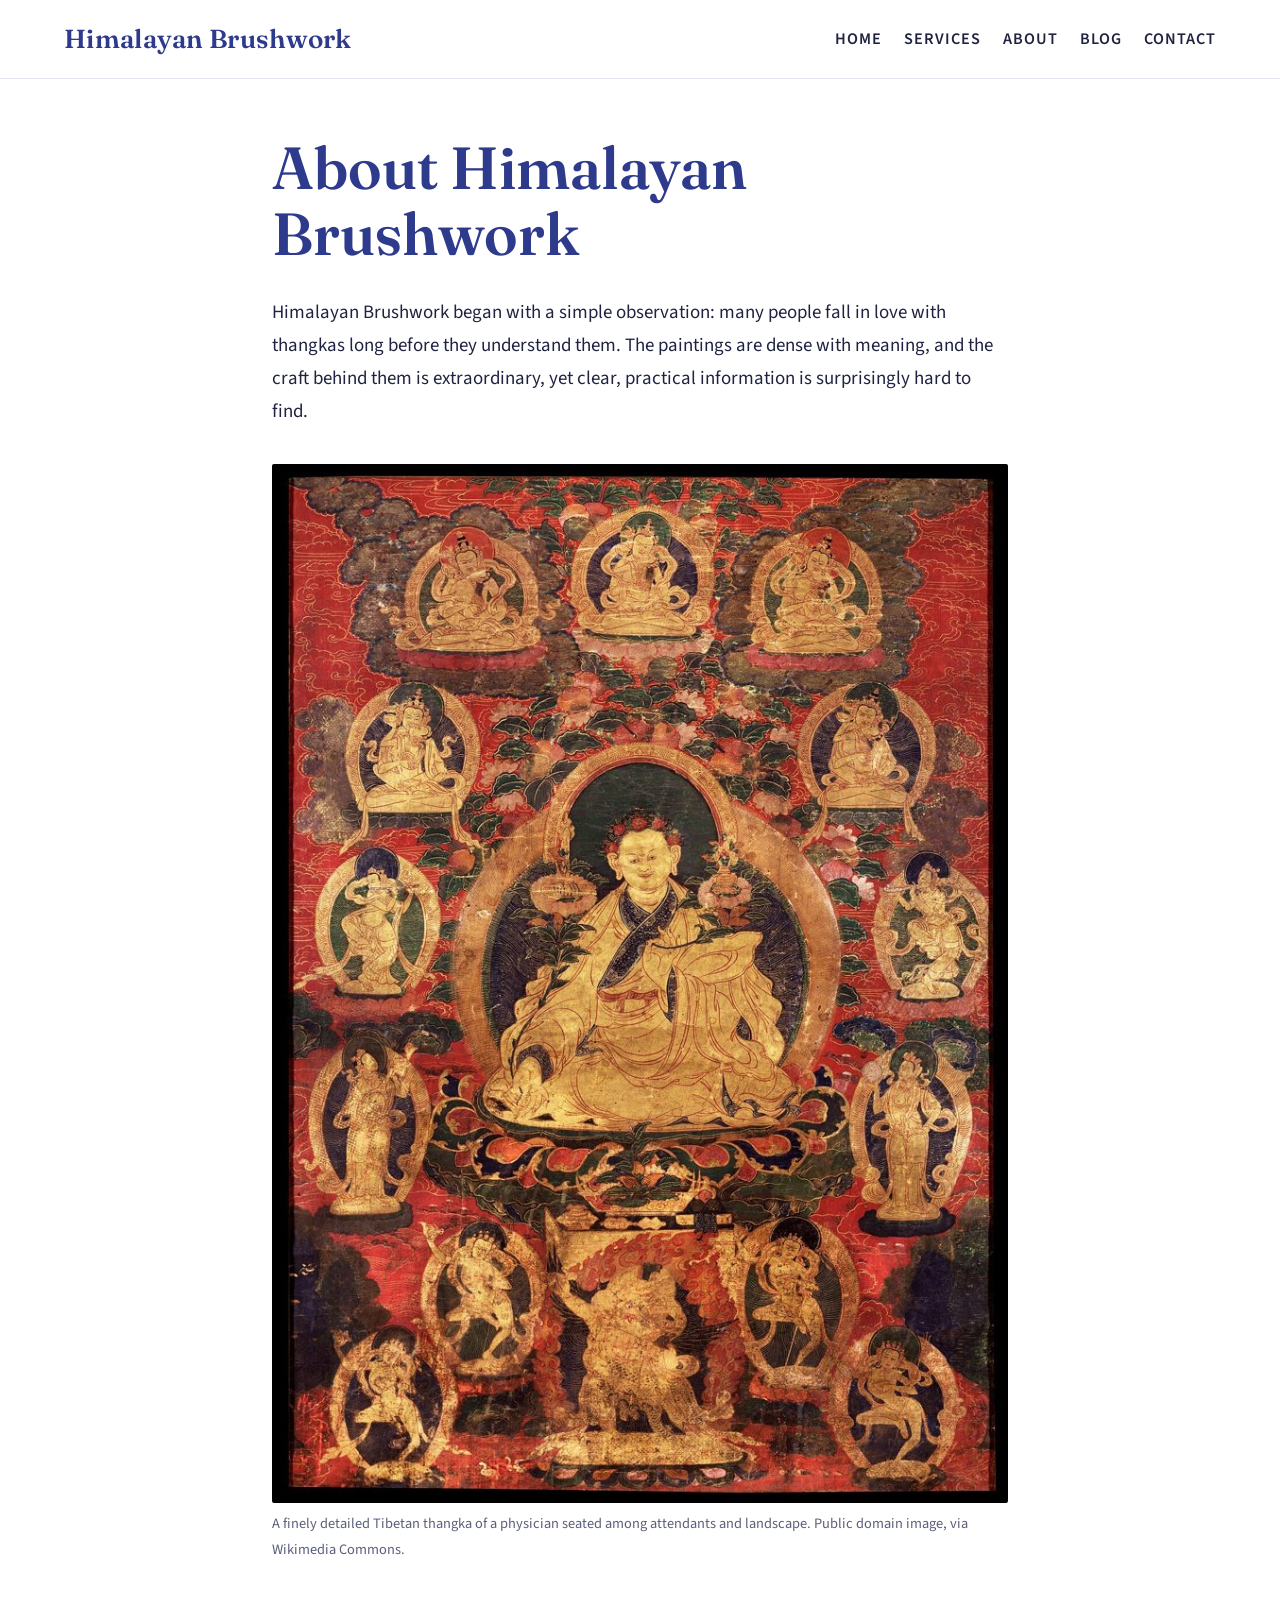
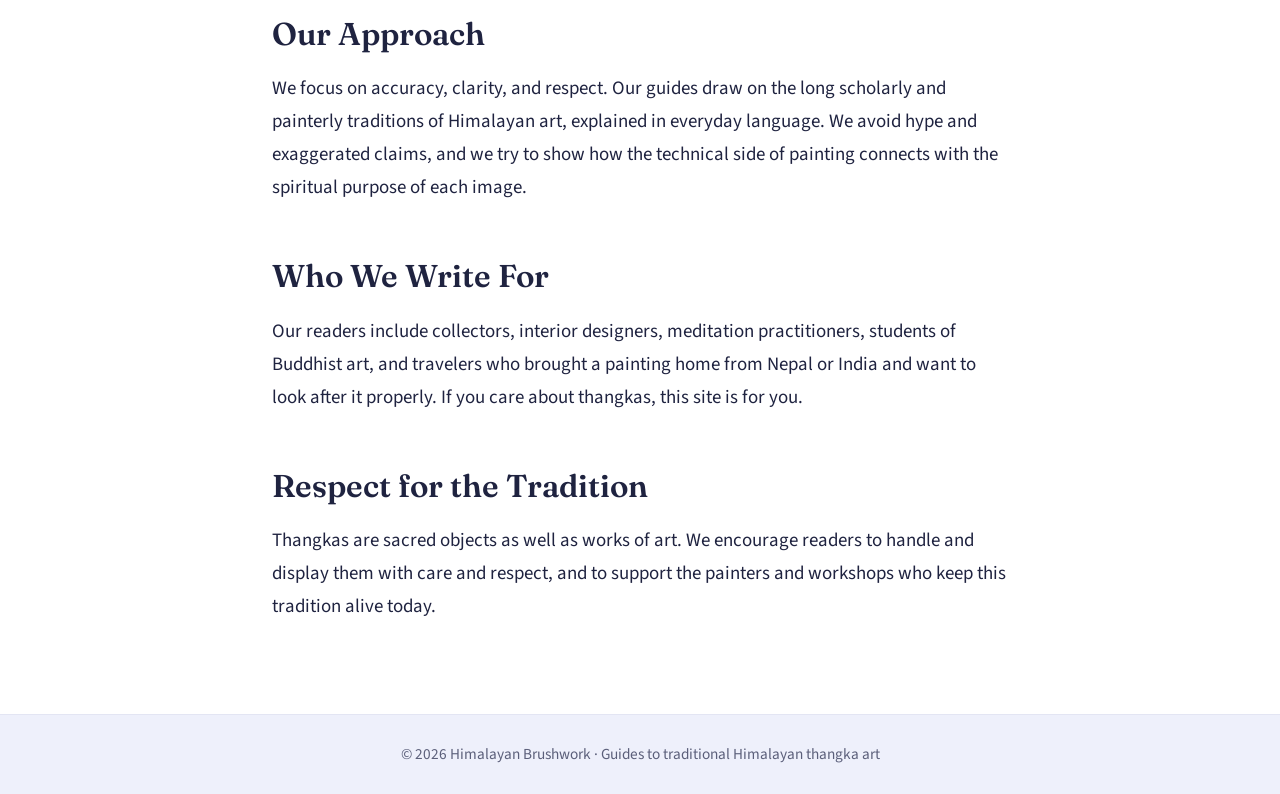
==== about.html @ b4079674 "Add Himalayan Brushwork site" ====
<!DOCTYPE html>
<html lang="en"><head><meta charset="utf-8"><meta name="viewport" content="width=device-width,initial-scale=1">
<title>About | Himalayan Brushwork</title><meta name="description" content="About Himalayan Brushwork, an independent educational guide to traditional Himalayan thangka painting."><meta name="robots" content="index, follow"><link rel="canonical" href="https://nepathangka.github.io/himalayan-brushwork/about.html"><link rel="stylesheet" href="style.css"></head>
<body><header><a class="brand" href="index.html">Himalayan Brushwork</a><nav><a href="index.html">Home</a><a href="services.html">Services</a><a href="about.html">About</a><a href="blog.html">Blog</a><a href="contact.html">Contact</a></nav></header><main>
<h1>About Himalayan Brushwork</h1>
<p>Himalayan Brushwork began with a simple observation: many people fall in love with thangkas long before they understand them. The paintings are dense with meaning, and the craft behind them is extraordinary, yet clear, practical information is surprisingly hard to find.</p>
<figure><img src="about-physician.jpg" alt="A finely detailed Tibetan thangka of a physician seated among attendants and landscape."><figcaption>A finely detailed Tibetan thangka of a physician seated among attendants and landscape. Public domain image, via Wikimedia Commons.</figcaption></figure>
<h2>Our Approach</h2>
<p>We focus on accuracy, clarity, and respect. Our guides draw on the long scholarly and painterly traditions of Himalayan art, explained in everyday language. We avoid hype and exaggerated claims, and we try to show how the technical side of painting connects with the spiritual purpose of each image.</p>
<h2>Who We Write For</h2>
<p>Our readers include collectors, interior designers, meditation practitioners, students of Buddhist art, and travelers who brought a painting home from Nepal or India and want to look after it properly. If you care about thangkas, this site is for you.</p>
<h2>Respect for the Tradition</h2>
<p>Thangkas are sacred objects as well as works of art. We encourage readers to handle and display them with care and respect, and to support the painters and workshops who keep this tradition alive today.</p>
</main><footer>© 2026 Himalayan Brushwork · Guides to traditional Himalayan thangka art</footer></body></html>
---- style.css ----
@import url("https://fonts.googleapis.com/css2?family=Fraunces:opsz,wght@9..144,400;9..144,600&family=Source+Sans+3:wght@400;600&display=swap");
:root{--ink:#1f2340;--indigo:#2e3a8c;--soft:#eef0fb;--muted:#5b5f7a}
*{box-sizing:border-box}html{font-size:18px}body{margin:0;background:#fff;color:var(--ink);font-family:"Source Sans 3",Arial,sans-serif;line-height:1.75}
header{position:sticky;top:0;z-index:5;background:#fff;border-bottom:1px solid #e3e5f3;padding:16px 5vw;display:flex;flex-wrap:wrap;gap:10px;align-items:center;justify-content:space-between}
.brand{font-family:"Fraunces",Georgia,serif;font-size:1.45rem;font-weight:600;color:var(--indigo);text-decoration:none;letter-spacing:.3px}
nav a{color:var(--ink);text-decoration:none;margin-left:22px;font-weight:600;font-size:.9rem;text-transform:uppercase;letter-spacing:1px}nav a:hover{color:var(--indigo)}
main{max-width:780px;margin:0 auto;padding:56px 22px 72px}
h1{font-family:"Fraunces",Georgia,serif;font-weight:600;font-size:clamp(2.1rem,5vw,3.3rem);line-height:1.12;color:var(--indigo);margin:0 0 28px}
h2{font-family:"Fraunces",Georgia,serif;font-weight:600;font-size:1.75rem;line-height:1.25;margin:52px 0 12px;color:var(--ink)}
h3{font-size:1.15rem;margin:30px 0 6px;color:var(--indigo)}
p,li{font-size:1.05rem}main p a,main li a{color:var(--indigo);text-decoration:underline;text-underline-offset:3px;font-weight:600}
figure{margin:36px 0}figure img{width:100%;height:auto;border-radius:2px;display:block}figcaption{font-size:.8rem;color:var(--muted);margin-top:8px}
.cards{display:grid;grid-template-columns:repeat(auto-fill,minmax(230px,1fr));gap:26px;margin-top:30px}
.card{border:1px solid #e3e5f3;background:#fff}.card img{width:100%;height:190px;object-fit:cover;display:block}.card div{padding:16px}
.card a{font-family:"Fraunces",Georgia,serif;font-size:1.15rem;color:var(--indigo);text-decoration:none;line-height:1.3}.card p{font-size:.9rem;color:var(--muted)}
form label{display:block;margin-top:18px;font-weight:600}form input,form textarea{width:100%;padding:12px;border:1px solid #c9cde6;font:inherit}
form button{margin-top:22px;background:var(--indigo);color:#fff;border:0;padding:14px 34px;font:inherit;font-weight:600;cursor:pointer}
footer{border-top:1px solid #e3e5f3;color:var(--muted);text-align:center;padding:26px;font-size:.85rem;background:var(--soft)}
@media (max-width:640px){html{font-size:16px}nav a{margin:0 14px 0 0}header{position:static}main{padding-top:32px}}
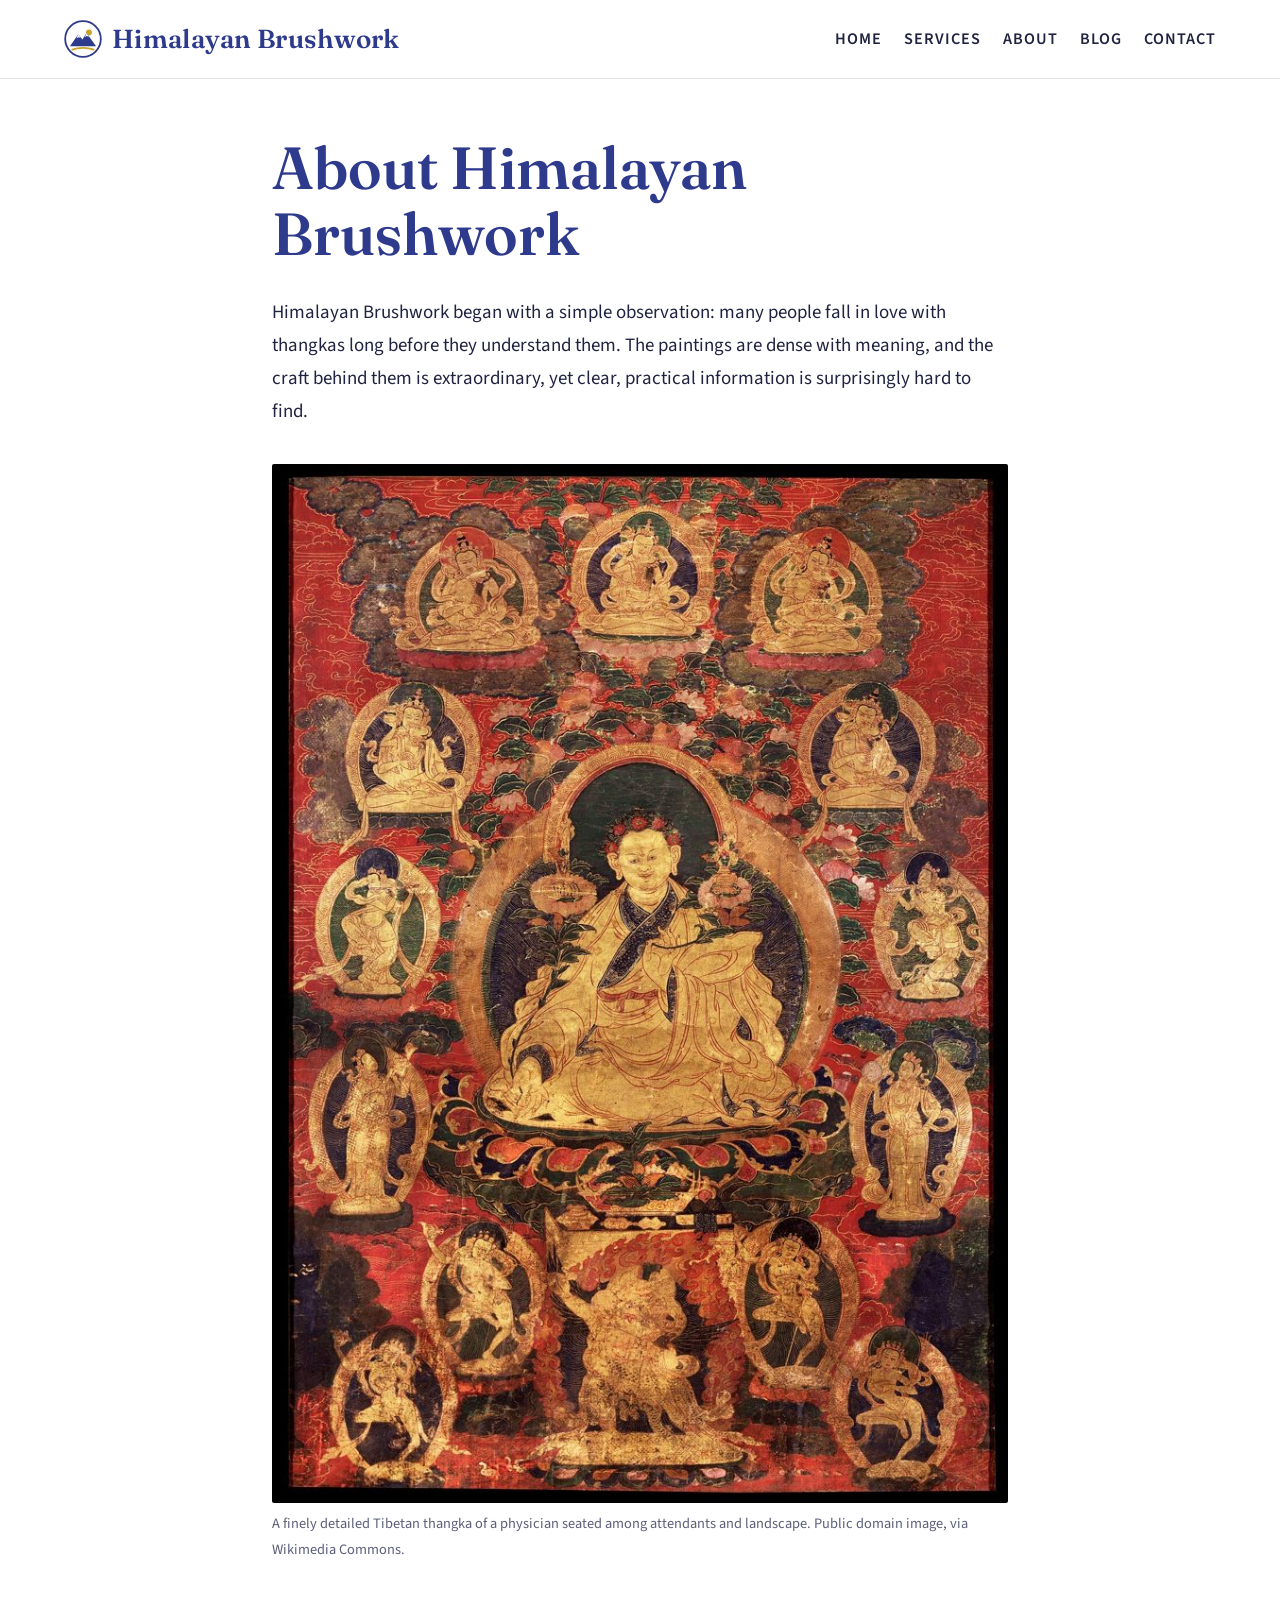
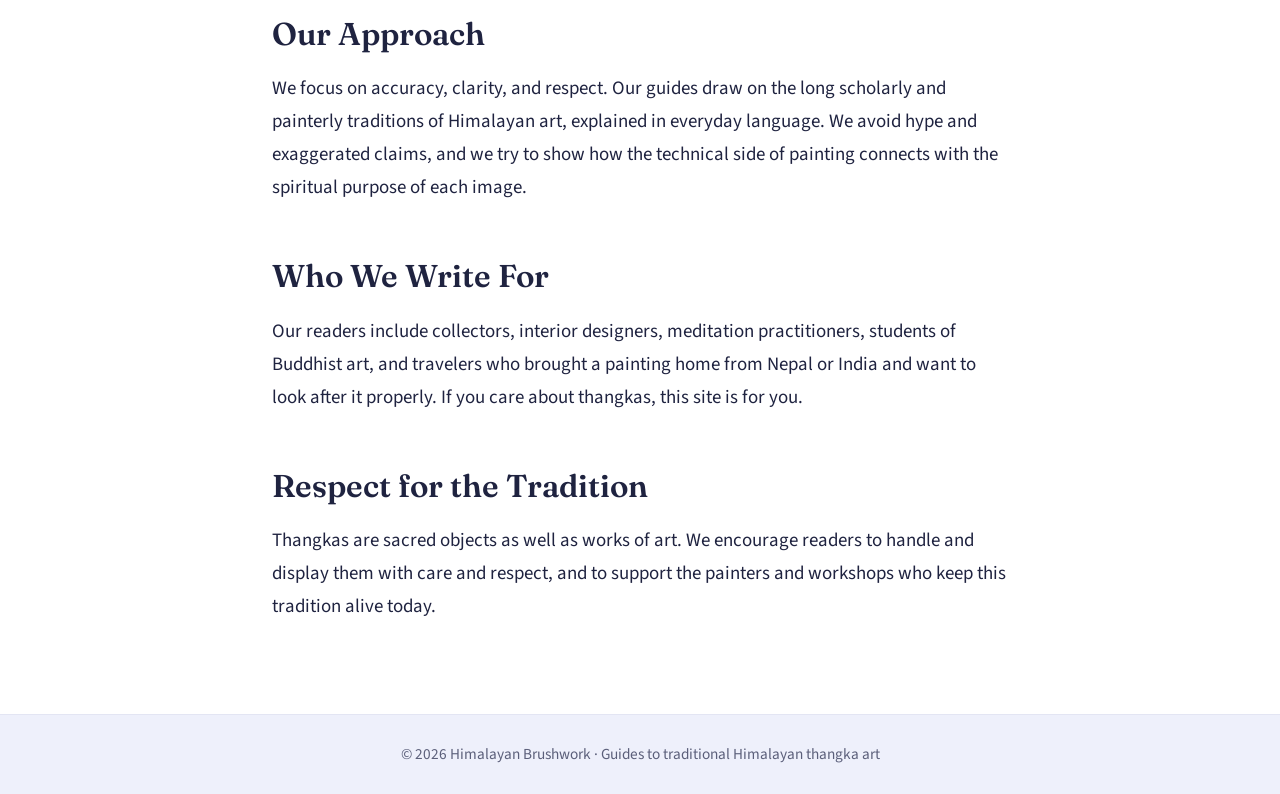
==== commit dd3b664d: "Add logo, favicon and subtle motion" ====
--- a/about.html
+++ b/about.html
@@ -1,7 +1,7 @@
 <!DOCTYPE html>
 <html lang="en"><head><meta charset="utf-8"><meta name="viewport" content="width=device-width,initial-scale=1">
-<title>About | Himalayan Brushwork</title><meta name="description" content="About Himalayan Brushwork, an independent educational guide to traditional Himalayan thangka painting."><meta name="robots" content="index, follow"><link rel="canonical" href="https://nepathangka.github.io/himalayan-brushwork/about.html"><link rel="stylesheet" href="style.css"></head>
-<body><header><a class="brand" href="index.html">Himalayan Brushwork</a><nav><a href="index.html">Home</a><a href="services.html">Services</a><a href="about.html">About</a><a href="blog.html">Blog</a><a href="contact.html">Contact</a></nav></header><main>
+<title>About | Himalayan Brushwork</title><meta name="description" content="About Himalayan Brushwork, an independent educational guide to traditional Himalayan thangka painting."><meta name="robots" content="index, follow"><link rel="canonical" href="https://nepathangka.github.io/himalayan-brushwork/about.html"><link rel="stylesheet" href="style.css"><link rel="icon" href="favicon.svg" type="image/svg+xml"><script src="motion.js" defer></script></head>
+<body><header><a class="brand" href="index.html"><svg class="logo-mark" viewBox="0 0 64 64" width="38" height="38" aria-hidden="true" xmlns="http://www.w3.org/2000/svg"><circle cx="32" cy="32" r="30" fill="#fff" stroke="#2e3a8c" stroke-width="3"/><circle cx="42" cy="21" r="5" fill="#c9a227"/><path d="M10 44 L24 24 L31 33 L38 22 L54 44 Z" fill="#2e3a8c"/><path d="M24 24 L28 30 L24 29 L21 31 Z M38 22 L42 28 L38 27 L35 29 Z" fill="#fff"/><path d="M14 50 C24 46, 40 46, 50 50" stroke="#c9a227" stroke-width="3" fill="none" stroke-linecap="round"/></svg>Himalayan Brushwork</a><nav><a href="index.html">Home</a><a href="services.html">Services</a><a href="about.html">About</a><a href="blog.html">Blog</a><a href="contact.html">Contact</a></nav></header><main>
 <h1>About Himalayan Brushwork</h1>
 <p>Himalayan Brushwork began with a simple observation: many people fall in love with thangkas long before they understand them. The paintings are dense with meaning, and the craft behind them is extraordinary, yet clear, practical information is surprisingly hard to find.</p>
 <figure><img src="about-physician.jpg" alt="A finely detailed Tibetan thangka of a physician seated among attendants and landscape."><figcaption>A finely detailed Tibetan thangka of a physician seated among attendants and landscape. Public domain image, via Wikimedia Commons.</figcaption></figure>
--- a/style.css
+++ b/style.css
@@ -16,4 +16,13 @@
 form label{display:block;margin-top:18px;font-weight:600}form input,form textarea{width:100%;padding:12px;border:1px solid #c9cde6;font:inherit}
 form button{margin-top:22px;background:var(--indigo);color:#fff;border:0;padding:14px 34px;font:inherit;font-weight:600;cursor:pointer}
 footer{border-top:1px solid #e3e5f3;color:var(--muted);text-align:center;padding:26px;font-size:.85rem;background:var(--soft)}
-@media (max-width:640px){html{font-size:16px}nav a{margin:0 14px 0 0}header{position:static}main{padding-top:32px}}+@media (max-width:640px){html{font-size:16px}nav a{margin:0 14px 0 0}header{position:static}main{padding-top:32px}}
+/* logo + motion (added Nov 2) */
+.brand{display:inline-flex;align-items:center;gap:10px}.logo-mark{flex:0 0 auto;display:block;transition:transform .5s ease}.brand:hover .logo-mark{transform:rotate(-8deg) scale(1.06)}
+nav a{position:relative}nav a::after{content:"";position:absolute;left:0;right:0;bottom:-4px;height:2px;background:#2e3a8c;transform:scaleX(0);transform-origin:left;transition:transform .3s ease}nav a:hover::after{transform:scaleX(1)}
+.card{transition:transform .35s ease, box-shadow .35s ease}.card:hover{transform:translateY(-5px);box-shadow:0 14px 30px rgba(20,30,60,.14)}
+button,form button{transition:transform .25s ease, box-shadow .25s ease}button:hover{transform:translateY(-2px);box-shadow:0 8px 18px rgba(20,30,60,.18)}
+@keyframes heroIn{from{opacity:0;transform:translateY(16px)}to{opacity:1;transform:none}}
+.js-motion main h1,.js-motion .hero h1,.js-motion .hero p{animation:heroIn .9s ease both}.js-motion .hero p{animation-delay:.15s}
+.js-motion .reveal{opacity:0;transform:translateY(18px);transition:opacity .7s ease, transform .7s ease}.js-motion .reveal.in{opacity:1;transform:none}
+@media (prefers-reduced-motion: reduce){*{animation:none!important;transition:none!important}.reveal{opacity:1!important;transform:none!important}}
